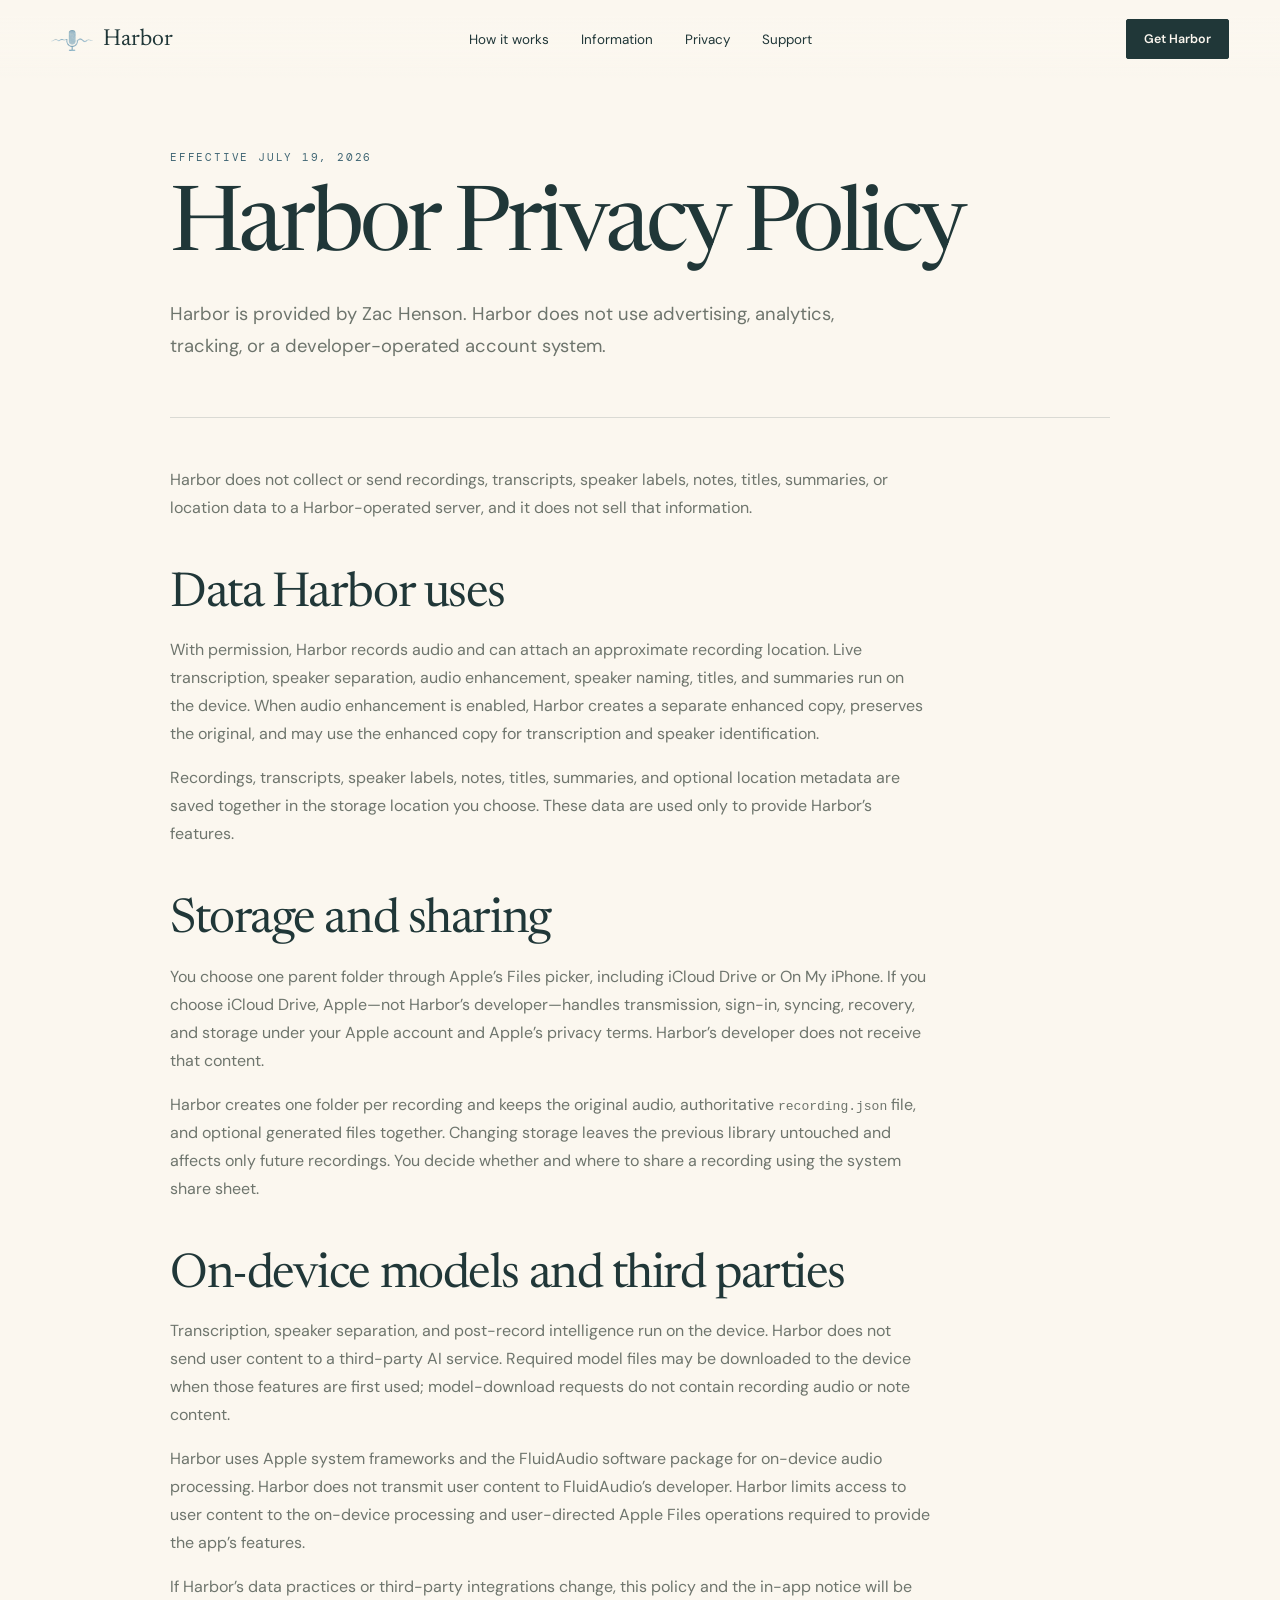
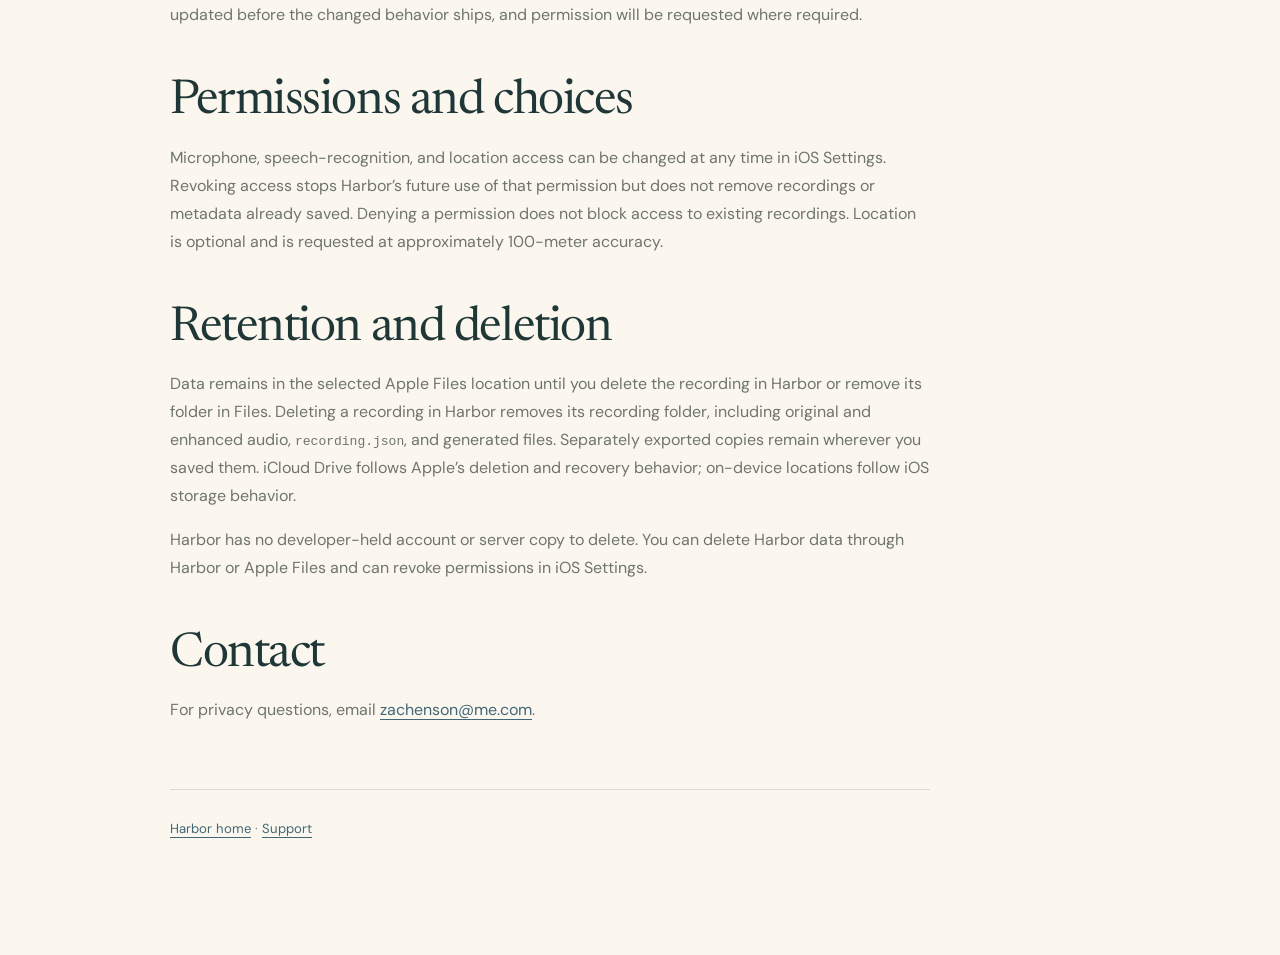
==== privacy.html @ e7d31768 "Release Harbor 1.0 RC 21" ====
<!doctype html>
<html lang="en">
<head>
  <meta charset="utf-8">
  <meta name="viewport" content="width=device-width, initial-scale=1">
  <meta name="theme-color" content="#fbf7ef">
  <meta name="description" content="Harbor Privacy Policy: how Harbor processes and stores recordings and notes on your iPhone.">
  <title>Privacy Policy — Harbor</title>
  <link rel="icon" href="assets/app-icon.png">
  <link rel="stylesheet" href="styles.css">
</head>
<body>
  <a class="skip-link" href="#policy">Skip to the policy</a>
  <header class="site-header">
    <a class="brand" href="index.html" aria-label="Harbor home"><img src="assets/app-icon.png" alt="" width="42" height="42"><span>Harbor</span></a>
    <nav aria-label="Primary"><a href="index.html#how-it-works">How it works</a><a href="index.html#information">Information</a><a href="privacy.html" aria-current="page">Privacy</a><a href="support.html">Support</a></nav>
    <a class="button button-small" href="support.html#availability">Get Harbor</a>
  </header>

  <main class="info-page" id="policy">
    <header class="info-page-header">
      <p class="eyebrow">Effective July 19, 2026</p>
      <h1>Harbor Privacy Policy</h1>
      <p class="lead">Harbor is provided by Zac Henson. Harbor does not use advertising, analytics, tracking, or a developer-operated account system.</p>
    </header>

    <article class="info-page-content">
      <p>Harbor does not collect or send recordings, transcripts, speaker labels, notes, titles, summaries, or location data to a Harbor-operated server, and it does not sell that information.</p>

      <h2>Data Harbor uses</h2>
      <p>With permission, Harbor records audio and can attach an approximate recording location. Live transcription, speaker separation, audio enhancement, speaker naming, titles, and summaries run on the device. When audio enhancement is enabled, Harbor creates a separate enhanced copy, preserves the original, and may use the enhanced copy for transcription and speaker identification.</p>
      <p>Recordings, transcripts, speaker labels, notes, titles, summaries, and optional location metadata are saved together in the storage location you choose. These data are used only to provide Harbor’s features.</p>

      <h2>Storage and sharing</h2>
      <p>You choose one parent folder through Apple’s Files picker, including iCloud Drive or On My iPhone. If you choose iCloud Drive, Apple—not Harbor’s developer—handles transmission, sign-in, syncing, recovery, and storage under your Apple account and Apple’s privacy terms. Harbor’s developer does not receive that content.</p>
      <p>Harbor creates one folder per recording and keeps the original audio, authoritative <code>recording.json</code> file, and optional generated files together. Changing storage leaves the previous library untouched and affects only future recordings. You decide whether and where to share a recording using the system share sheet.</p>

      <h2>On-device models and third parties</h2>
      <p>Transcription, speaker separation, and post-record intelligence run on the device. Harbor does not send user content to a third-party AI service. Required model files may be downloaded to the device when those features are first used; model-download requests do not contain recording audio or note content.</p>
      <p>Harbor uses Apple system frameworks and the FluidAudio software package for on-device audio processing. Harbor does not transmit user content to FluidAudio’s developer. Harbor limits access to user content to the on-device processing and user-directed Apple Files operations required to provide the app’s features.</p>
      <p>If Harbor’s data practices or third-party integrations change, this policy and the in-app notice will be updated before the changed behavior ships, and permission will be requested where required.</p>

      <h2>Permissions and choices</h2>
      <p>Microphone, speech-recognition, and location access can be changed at any time in iOS Settings. Revoking access stops Harbor’s future use of that permission but does not remove recordings or metadata already saved. Denying a permission does not block access to existing recordings. Location is optional and is requested at approximately 100-meter accuracy.</p>

      <h2>Retention and deletion</h2>
      <p>Data remains in the selected Apple Files location until you delete the recording in Harbor or remove its folder in Files. Deleting a recording in Harbor removes its recording folder, including original and enhanced audio, <code>recording.json</code>, and generated files. Separately exported copies remain wherever you saved them. iCloud Drive follows Apple’s deletion and recovery behavior; on-device locations follow iOS storage behavior.</p>
      <p>Harbor has no developer-held account or server copy to delete. You can delete Harbor data through Harbor or Apple Files and can revoke permissions in iOS Settings.</p>

      <h2>Contact</h2>
      <p>For privacy questions, email <a href="mailto:zachenson@me.com">zachenson@me.com</a>.</p>
      <p class="info-page-footer"><a href="index.html">Harbor home</a> · <a href="support.html">Support</a></p>
    </article>
  </main>
</body>
</html>
---- styles.css ----
@import url('https://fonts.googleapis.com/css2?family=DM+Mono:wght@300;400;500&family=DM+Sans:opsz,wght@9..40,400;9..40,500;9..40,600&family=Newsreader:opsz,wght@6..72,400;6..72,500&display=swap');

:root {
  --paper: #fbf7ef;
  --paper-deep: #efe8db;
  --ink: #203738;
  --muted: #6e756d;
  --blue: #7fa6b4;
  --blue-deep: #416775;
  --sage: #a4ad93;
  --sand: #d9c9ad;
  --coral: #d98f73;
  --line: rgba(32, 55, 56, .15);
  --serif: "Newsreader", Georgia, serif;
  --sans: "DM Sans", -apple-system, sans-serif;
  --mono: "DM Mono", ui-monospace, monospace;
}

* { box-sizing: border-box; }
html { scroll-behavior: smooth; }
html.no-smooth { scroll-behavior: auto; }
body { margin: 0; overflow-x: hidden; background: var(--paper); color: var(--ink); font-family: var(--sans); }
a { color: inherit; }
img { display: block; max-width: 100%; }
.skip-link { position: fixed; left: 1rem; top: -5rem; z-index: 100; background: var(--ink); color: white; padding: .75rem 1rem; }
.skip-link:focus { top: 1rem; }

.site-header { position: fixed; z-index: 30; inset: 0 0 auto; height: 78px; display: grid; grid-template-columns: 1fr auto 1fr; align-items: center; padding: 0 clamp(20px, 4vw, 64px); background: linear-gradient(var(--paper) 20%, rgba(251,247,239,.88) 70%, transparent); }
.brand { display: inline-flex; align-items: center; gap: 10px; text-decoration: none; font-family: var(--serif); font-size: 1.45rem; width: fit-content; }
.brand img { border-radius: 9px; }
nav { display: flex; gap: 2rem; font-size: .84rem; }
nav a, footer a { text-decoration: none; }
nav a:hover, footer a:hover, .text-link:hover { color: var(--blue-deep); }
.site-header > .button { justify-self: end; }

.button { display: inline-flex; justify-content: center; align-items: center; min-height: 50px; padding: 0 22px; border: 1px solid var(--ink); border-radius: 2px; background: var(--ink); color: var(--paper); text-decoration: none; font-weight: 600; font-size: .88rem; transition: transform .2s, background .2s; }
.button:hover { transform: translateY(-2px); background: var(--blue-deep); }
.button-small { min-height: 40px; padding-inline: 17px; font-size: .78rem; }
.text-link { font-size: .86rem; font-weight: 600; text-underline-offset: 5px; }
.actions { display: flex; align-items: center; gap: 24px; margin-top: 28px; }
.mobile-break { display: none; }

.scroll-story { position: relative; height: 600vh; }
.story-stage { position: sticky; top: 0; height: 100vh; min-height: 640px; overflow: hidden; background: var(--paper); }
.story-art { position: absolute; inset: 0; }
.scene-video { position: absolute; z-index: 1; inset: 0; width: 100%; height: 100%; object-fit: cover; object-position: center; opacity: 0; pointer-events: none; will-change: opacity; }
.scene { position: absolute; inset: 0; width: 100%; height: 100%; object-fit: cover; object-position: center; opacity: 0; transform: scale(1.045) translate3d(1.5%,0,0); transition: none; will-change: opacity, transform; }
.scene.is-active { opacity: 1; }
.paper-haze { position: absolute; z-index: 2; inset: 0; background: linear-gradient(90deg, var(--paper) 0%, rgba(251,247,239,.98) 28%, rgba(251,247,239,.64) 46%, transparent 65%); pointer-events: none; }
.story-copy { position: absolute; z-index: 2; left: clamp(24px, 7vw, 112px); top: 50%; width: min(570px, 44vw); transform: translateY(-48%); }
.story-panel { position: absolute; top: 50%; left: 0; width: 100%; opacity: 0; transform: translateY(calc(-50% + 24px)); pointer-events: none; transition: opacity .16s ease, transform .16s ease; will-change: opacity, transform; }
.story-panel.is-active { opacity: 1; transform: translateY(-50%); pointer-events: auto; }
h1, h2 { margin: 0; font-family: var(--serif); font-weight: 400; letter-spacing: -.045em; line-height: .96; }
h1 { font-size: clamp(4rem, 6.6vw, 7.4rem); }
.story-panel h2 { font-size: clamp(3.2rem, 5vw, 6rem); }
.story-panel > p:not(.eyebrow) { max-width: 520px; margin: 24px 0 0; color: #56615b; font-size: clamp(1rem, 1.35vw, 1.28rem); line-height: 1.55; }
.eyebrow { margin: 0 0 20px; font-family: var(--mono); font-size: .7rem; line-height: 1.4; text-transform: uppercase; letter-spacing: .16em; color: var(--blue-deep); }
.story-progress { position: absolute; z-index: 4; right: 34px; top: 50%; display: grid; gap: 10px; transform: translateY(-50%); }
.story-progress span { width: 3px; height: 22px; background: rgba(32,55,56,.16); transition: height .25s, background .25s; }
.story-progress span.is-active { height: 46px; background: var(--ink); }
.scroll-cue { position: absolute; z-index: 4; left: clamp(24px, 7vw, 112px); bottom: 24px; margin: 0; font-family: var(--mono); font-size: .64rem; text-transform: uppercase; letter-spacing: .14em; transition: opacity .3s; }
.scroll-cue span { margin-left: 8px; }

.proof { width: min(1240px, calc(100% - 48px)); margin-inline: auto; }
.intro { padding: 150px 0 140px; text-align: center; }
.intro h2, .market h2, .file-proof h2, .second-brain h2, .privacy h2, .faq h2, .final-cta h2 { font-size: clamp(3rem, 5.7vw, 6.7rem); }
.lead { max-width: 760px; margin: 32px auto 0; color: var(--muted); font-size: 1.15rem; line-height: 1.75; }

.product-proof { display: grid; grid-template-columns: .95fr 1.05fr; gap: clamp(60px, 10vw, 150px); align-items: center; padding: 40px 0 170px; }
.phone-wrap { position: relative; padding: 30px 12%; }
.phone { position: relative; z-index: 2; max-width: 380px; margin: auto; padding: 10px; border: 2px solid var(--ink); border-radius: 54px; background: #171c1b; box-shadow: 0 40px 90px rgba(32,55,56,.18), 0 8px 20px rgba(32,55,56,.12); overflow: hidden; }
.phone img { border-radius: 43px; }
.phone-note { position: absolute; z-index: 3; padding: 11px 15px; border: 1px solid var(--line); background: rgba(251,247,239,.92); box-shadow: 0 8px 30px rgba(32,55,56,.08); font-family: var(--mono); font-size: .65rem; text-transform: uppercase; letter-spacing: .1em; }
.note-one { left: 0; top: 24%; }
.note-two { right: 0; bottom: 28%; }
.product-copy h2 { font-size: clamp(3.2rem, 5vw, 5.8rem); }
.process-list { list-style: none; margin: 48px 0 0; padding: 0; border-top: 1px solid var(--line); }
.process-list li { display: grid; grid-template-columns: 48px 1fr; gap: 16px; padding: 18px 0; border-bottom: 1px solid var(--line); }
.process-list li > span { padding-top: 4px; font-family: var(--mono); font-size: .68rem; color: var(--blue-deep); }
.process-list h3 { margin: 0 0 4px; font-family: var(--serif); font-size: 1.45rem; font-weight: 500; }
.process-list p { margin: 0; color: var(--muted); line-height: 1.55; }

.file-proof { display: grid; grid-template-columns: .9fr 1.1fr; gap: clamp(50px, 9vw, 130px); align-items: center; padding: 150px 0; border-top: 1px solid var(--line); }
.file-copy > p:not(.eyebrow) { color: var(--muted); line-height: 1.7; max-width: 560px; }
.format-row { display: flex; flex-wrap: wrap; gap: 8px; margin-top: 30px; }
.format-row span { border: 1px solid var(--line); padding: 8px 11px; font-family: var(--mono); font-size: .62rem; letter-spacing: .08em; }
.folder-card { position: relative; margin-top: 28px; padding: 54px 36px 28px; background: #e9ddca; border: 1px solid rgba(32,55,56,.12); border-radius: 4px 22px 22px 22px; box-shadow: 0 24px 70px rgba(32,55,56,.12); transform: rotate(1deg); }
.folder-tab { position: absolute; left: -1px; top: -29px; width: 48%; height: 30px; padding: 8px 20px 0; background: #e9ddca; border: 1px solid rgba(32,55,56,.12); border-bottom: 0; border-radius: 18px 18px 0 0; font-family: var(--mono); font-size: .64rem; }
.folder-card ul { list-style: none; margin: 0; padding: 0; }
.folder-card li { display: grid; grid-template-columns: 42px 1fr auto; align-items: center; gap: 13px; padding: 17px 0; border-bottom: 1px solid rgba(32,55,56,.12); }
.folder-card li:last-child { border: 0; }
.folder-card em { color: var(--muted); font-size: .72rem; font-style: normal; }
.file-icon { display: grid; place-items: center; width: 34px; height: 40px; border-radius: 2px; background: var(--paper); font-family: var(--mono); font-size: .55rem; box-shadow: 2px 3px 0 rgba(32,55,56,.12); }
.file-icon.audio { background: var(--blue); color: white; font-size: 1rem; }
.file-icon.md { background: var(--ink); color: white; }
.file-icon.data { background: var(--sage); }

.source-note { margin: 36px 0 0; color: var(--muted); font-size: .72rem; line-height: 1.55; }
.source-note a { text-underline-offset: 3px; }

.knowledge-section { padding: 160px max(24px, calc((100vw - 1240px)/2)); background: #f6f0e5; }
.knowledge-heading { max-width: 900px; }
.knowledge-heading h2, .comparison-heading h2 { font-size: clamp(3rem, 5.7vw, 6.7rem); }
.knowledge-heading > p:last-child, .comparison-heading > p:last-child { max-width: 660px; margin: 28px 0 0; color: var(--muted); font-size: 1.05rem; line-height: 1.7; }
.knowledge-map { display: grid; grid-template-columns: .65fr auto 1.25fr .35fr 1fr; align-items: center; gap: clamp(18px, 3vw, 46px); margin-top: 90px; }
.voice-source { display: grid; justify-items: center; gap: 24px; }
.voice-mic { position: relative; width: 62px; height: 90px; border: 3px solid var(--ink); border-radius: 30px; background: var(--sage); box-shadow: inset 0 0 0 8px #f6f0e5; }
.voice-mic::before { content: ""; position: absolute; left: 50%; bottom: -21px; width: 3px; height: 20px; background: var(--ink); transform: translateX(-50%); }
.voice-mic::after { content: ""; position: absolute; left: 50%; bottom: -24px; width: 54px; height: 29px; border: 3px solid var(--ink); border-top: 0; border-radius: 0 0 30px 30px; transform: translateX(-50%); }
.voice-wave { height: 42px; display: flex; align-items: center; gap: 5px; }
.voice-wave i { display: block; width: 3px; height: 12px; background: var(--blue-deep); }
.voice-wave i:nth-child(2), .voice-wave i:nth-child(6) { height: 24px; }
.voice-wave i:nth-child(3), .voice-wave i:nth-child(5) { height: 36px; }
.voice-wave i:nth-child(4) { height: 42px; }
.knowledge-arrow { color: var(--blue-deep); font-family: var(--serif); font-size: 2.4rem; }
.harbor-folder { position: relative; padding: 52px 28px 25px; background: #e7d7bc; border: 1px solid rgba(32,55,56,.16); border-radius: 3px 18px 18px 18px; box-shadow: 0 20px 50px rgba(32,55,56,.12); transform: rotate(.5deg); }
.folder-label { position: absolute; left: -1px; top: -27px; width: 46%; height: 29px; padding: 7px 18px 0; background: #e7d7bc; border: 1px solid rgba(32,55,56,.16); border-bottom: 0; border-radius: 16px 16px 0 0; font-family: var(--serif); font-size: 1rem; }
.harbor-folder ul { list-style: none; margin: 0; padding: 0 12px; background: rgba(251,247,239,.82); box-shadow: 2px 3px 0 rgba(32,55,56,.08); }
.harbor-folder li { display: grid; grid-template-columns: 36px 1fr; align-items: center; gap: 11px; min-height: 56px; border-bottom: 1px solid var(--line); }
.harbor-folder li:last-child { border: 0; }
.harbor-folder b { font-family: var(--mono); font-size: .71rem; font-weight: 400; }
.file-mark { display: grid; place-items: center; width: 28px; height: 34px; background: var(--ink); color: white; font-family: var(--mono); font-size: .48rem; box-shadow: 2px 2px 0 rgba(32,55,56,.13); }
.file-mark.audio { background: var(--blue); font-size: .9rem; }
.file-mark.json { background: var(--sage); color: var(--ink); }
.harbor-folder small { display: block; margin-top: 18px; text-align: center; color: var(--muted); font-family: var(--mono); font-size: .57rem; }
.knowledge-branches { display: grid; gap: 39px; }
.knowledge-branches span { position: relative; display: block; width: 100%; height: 1px; background: var(--blue-deep); }
.knowledge-branches span::after { content: ""; position: absolute; right: 0; top: -4px; width: 7px; height: 7px; border-top: 1px solid var(--blue-deep); border-right: 1px solid var(--blue-deep); transform: rotate(45deg); }
.knowledge-tools { display: grid; }
.knowledge-tools article { display: grid; grid-template-columns: 48px 1fr; align-items: center; gap: 18px; min-height: 91px; border-bottom: 1px solid rgba(32,55,56,.25); }
.knowledge-tools article:last-child { border: 0; }
.tool-mark { display: grid; place-items: center; width: 46px; height: 52px; border: 1px solid var(--ink); font-family: var(--serif); font-size: 1.25rem; box-shadow: 2px 3px 0 rgba(32,55,56,.1); }
.tool-mark.obsidian { color: #70549a; }
.tool-mark.notion { color: var(--ink); }
.tool-mark.bear { color: var(--coral); }
.tool-mark.craft { color: #4f78b2; }
.knowledge-tools h3 { margin: 0; font-family: var(--serif); font-size: 1.7rem; font-weight: 400; }
.knowledge-tools p { margin: 4px 0 0; color: var(--blue-deep); font-family: var(--mono); font-size: .65rem; }
.knowledge-opportunities { display: grid; grid-template-columns: repeat(3, 1fr); margin-top: 90px; border-top: 1px solid rgba(32,55,56,.3); border-bottom: 1px solid rgba(32,55,56,.3); }
.knowledge-opportunities article { display: grid; grid-template-columns: 78px 1fr; gap: 20px; min-height: 230px; padding: 38px 28px; border-right: 1px solid rgba(32,55,56,.3); }
.knowledge-opportunities article:last-child { border: 0; }
.knowledge-opportunities article > span { display: grid; place-items: center; width: 64px; height: 64px; border: 1px solid var(--sage); border-radius: 50%; color: var(--blue-deep); font-family: var(--serif); font-size: 1.8rem; }
.knowledge-opportunities h3 { margin: 0; font-family: var(--serif); font-size: 2rem; font-weight: 400; }
.knowledge-opportunities p { margin: 12px 0 24px; color: var(--muted); font-size: .88rem; line-height: 1.55; }
.knowledge-opportunities small { color: var(--blue-deep); font-family: var(--mono); font-size: .62rem; }
.knowledge-source { max-width: 900px; }

.comparison-section { padding: 160px max(24px, calc((100vw - 1360px)/2)); background: var(--paper); }
.comparison-heading { max-width: 1020px; margin-left: max(0px, calc((100% - 1240px)/2)); }
.capture-models { display: grid; grid-template-columns: .42fr repeat(3, 1fr); align-items: stretch; margin-top: 80px; border-top: 1px solid var(--line); border-bottom: 1px solid var(--line); }
.capture-label { margin: 0; padding: 34px 24px; color: var(--blue-deep); font-family: var(--mono); font-size: .67rem; font-weight: 500; text-transform: uppercase; letter-spacing: .12em; }
.capture-models article { display: grid; grid-template-columns: 96px 1fr; align-items: center; gap: 20px; min-height: 190px; padding: 25px; border-left: 1px solid var(--line); }
.capture-models article.is-harbor { background: #f4e9d9; }
.capture-models h3 { margin: 0 0 5px; font-family: var(--serif); font-size: 2rem; font-weight: 400; }
.capture-models b { font-size: .78rem; }
.capture-models p { margin: 8px 0 0; color: var(--muted); font-size: .76rem; line-height: 1.45; }
.capture-visual { width: 96px; height: 96px; display: flex; align-items: center; justify-content: center; color: var(--ink); }
.phone-shape::before, .device-shape { content: ""; display: block; width: 42px; height: 76px; border: 2px solid currentColor; border-radius: 9px; background: rgba(255,255,255,.34); }
.phone-shape { position: relative; }
.phone-shape span { position: absolute; top: 16px; width: 15px; height: 2px; border-radius: 2px; background: currentColor; }
.device-cloud { gap: 8px; }
.device-cloud i { font-style: normal; }
.device-shape { position: relative; width: 32px; height: 67px; border-radius: 6px; }
.pocket-device { border-radius: 9px; }
.cloud-shape { position: relative; width: 42px; height: 23px; border: 2px solid currentColor; border-radius: 18px; }
.cloud-shape::before { content: ""; position: absolute; left: 8px; top: -12px; width: 22px; height: 22px; border: 2px solid currentColor; border-bottom: 0; border-radius: 50% 50% 0 0; background: var(--paper); }
.is-harbor .phone-shape { color: var(--coral); }
.comparison-table-wrap { overflow-x: auto; margin-top: 42px; border: 1px solid rgba(32,55,56,.28); }
.table-scroll-cue { display: none; }
.comparison-table { width: 100%; min-width: 940px; border-collapse: collapse; table-layout: fixed; }
.comparison-table th, .comparison-table td { padding: 23px 25px; border-right: 1px solid rgba(32,55,56,.22); border-bottom: 1px solid rgba(32,55,56,.22); text-align: center; vertical-align: middle; }
.comparison-table tr > *:last-child { border-right: 0; }
.comparison-table tbody tr:last-child > * { border-bottom: 0; }
.comparison-table thead th { background: var(--ink); color: var(--paper); font-family: var(--mono); font-size: .69rem; text-transform: uppercase; letter-spacing: .12em; }
.comparison-table thead th:first-child { width: 22%; text-align: left; }
.comparison-table thead .harbor-column { background: var(--coral); color: var(--ink); }
.comparison-table tbody th { text-align: left; font-size: .82rem; }
.comparison-table td { color: #445453; font-size: .82rem; line-height: 1.45; }
.comparison-table td.harbor-column { background: #f4e9d9; color: var(--ink); box-shadow: inset 3px 0 var(--coral), inset -3px 0 var(--coral); }
.comparison-table strong { font-weight: 600; }
.comparison-table sup { margin-left: 2px; font-family: var(--mono); font-size: .7em; }
.comparison-table sup a { color: var(--coral); text-underline-offset: 2px; }
.table-mark { display: block; margin-bottom: 5px; font-family: var(--serif); font-size: 1.25rem; }
.table-mark.yes { color: #688069; }
.table-mark.no { color: var(--coral); }
.comparison-footnote { max-width: 920px; margin: 24px auto 0; color: var(--muted); font-size: .75rem; line-height: 1.6; }
.comparison-footnote b { color: var(--ink); font-weight: 600; }
.comparison-footnote a { color: var(--blue-deep); text-underline-offset: 3px; }
.comparison-conclusion { margin: 38px auto 0; text-align: center; font-family: var(--serif); font-size: clamp(1.6rem, 2.2vw, 2.35rem); }
.comparison-source { text-align: center; }

.information-section { padding: 160px max(24px, calc((100vw - 1240px)/2)); background: #f6f0e5; }
.information-heading { max-width: 900px; }
.information-heading h2 { font-size: clamp(3rem, 5.7vw, 6.7rem); }
.information-heading > p:last-child { max-width: 680px; margin: 28px 0 0; color: var(--muted); font-size: 1.05rem; line-height: 1.7; }
.quick-start { display: grid; grid-template-columns: repeat(4, 1fr); margin-top: 80px; border-top: 1px solid rgba(32,55,56,.3); border-bottom: 1px solid rgba(32,55,56,.3); }
.quick-start article { display: grid; grid-template-columns: 38px 1fr; gap: 12px; padding: 30px 22px; border-right: 1px solid rgba(32,55,56,.3); }
.quick-start article:last-child { border-right: 0; }
.quick-start article > span { padding-top: 4px; color: var(--blue-deep); font-family: var(--mono); font-size: .66rem; }
.quick-start h3, .guide-grid h3, .privacy-note h3 { margin: 0 0 8px; font-family: var(--serif); font-size: 1.55rem; font-weight: 400; }
.quick-start p, .guide-grid p, .privacy-note p { margin: 0; color: var(--muted); font-size: .86rem; line-height: 1.65; }
.guide-grid { display: grid; grid-template-columns: repeat(3, 1fr); gap: 1px; margin-top: 70px; border: 1px solid var(--line); background: var(--line); }
.guide-grid article { min-height: 230px; padding: 30px; background: var(--paper); }
.guide-grid code, .privacy-note code { font-family: var(--mono); font-size: .82em; }
.guide-reference { display: grid; grid-template-columns: 1fr 1fr; gap: 80px; margin-top: 80px; }
.guide-reference dl { margin: 0; border-top: 1px solid var(--line); }
.guide-reference dl > div { padding: 18px 0; border-bottom: 1px solid var(--line); }
.guide-reference dt { margin-bottom: 5px; font-family: var(--serif); font-size: 1.2rem; }
.guide-reference dd { margin: 0; color: var(--muted); font-size: .82rem; line-height: 1.6; }
.privacy-note { display: grid; grid-template-columns: .45fr 1fr; gap: 60px; margin-top: 80px; padding: 36px; border: 1px solid var(--sage); background: rgba(251,247,239,.6); }

.privacy { display: grid; grid-template-columns: 1fr 1fr; align-items: center; min-height: 700px; padding: 100px max(24px, calc((100vw - 1240px)/2)); background: var(--paper-deep); }
.privacy-mark { display: grid; place-items: center; }
.privacy-mark > span { position: relative; display: block; width: min(360px, 58vw); aspect-ratio: 1; border: 1px solid var(--blue-deep); border-radius: 50% 50% 46% 54% / 54% 45% 55% 46%; box-shadow: inset 0 0 0 32px var(--paper-deep), inset 0 0 0 33px var(--sage); transform: rotate(-8deg); }
.privacy-mark > span::before { content: ""; position: absolute; inset: 28%; border: 2px solid var(--ink); border-radius: 50% 48% 52% 50%; }
.privacy-mark > span::after { content: "yours"; position: absolute; inset: 0; display: grid; place-items: center; transform: rotate(8deg); font-family: var(--serif); font-size: 3rem; }
.privacy > div:last-child > p:not(.eyebrow) { max-width: 600px; color: var(--muted); line-height: 1.7; }

.faq { display: grid; grid-template-columns: .7fr 1.3fr; gap: 100px; padding: 150px 0; }
.questions { border-top: 1px solid var(--line); }
details { border-bottom: 1px solid var(--line); }
summary { display: flex; justify-content: space-between; gap: 20px; padding: 24px 0; cursor: pointer; font-family: var(--serif); font-size: 1.45rem; list-style: none; }
summary::after { content: "+"; color: var(--blue-deep); }
details[open] summary::after { content: "−"; }
details p { margin: -4px 45px 25px 0; color: var(--muted); line-height: 1.65; }

.final-cta { position: relative; min-height: 86vh; display: flex; align-items: center; padding: 100px max(24px, calc((100vw - 1240px)/2)); overflow: hidden; }
.final-cta::after { content: ""; position: absolute; inset: 0; background: linear-gradient(90deg, var(--paper) 3%, rgba(251,247,239,.94) 37%, rgba(251,247,239,.1) 72%); }
.final-cta > img { position: absolute; inset: 0; width: 100%; height: 100%; object-fit: cover; }
.final-cta > div { position: relative; z-index: 2; max-width: 680px; }
.final-cta > div > p:not(.eyebrow) { font-family: var(--serif); font-size: 1.5rem; }
footer { min-height: 120px; display: grid; grid-template-columns: 1fr auto 1fr; align-items: center; gap: 20px; padding: 24px max(24px, calc((100vw - 1240px)/2)); background: var(--ink); color: var(--paper); font-size: .75rem; }
footer p { color: #aeb8b2; }
footer > div { justify-self: end; display: flex; gap: 24px; }

.info-page { min-height: 100vh; padding: 150px max(24px, calc((100vw - 940px)/2)) 100px; }
.info-page-header { padding-bottom: 55px; border-bottom: 1px solid var(--line); }
.info-page-header h1 { max-width: 800px; font-size: clamp(3.5rem, 7vw, 6.8rem); }
.info-page-header .lead { max-width: 720px; margin: 26px 0 0; }
.info-page-content { max-width: 760px; padding-top: 32px; }
.info-page-content h2 { margin: 48px 0 14px; font-size: clamp(2rem, 4vw, 3rem); line-height: 1.05; letter-spacing: -.03em; }
.info-page-content h3 { margin: 30px 0 8px; font-family: var(--serif); font-size: 1.5rem; font-weight: 500; }
.info-page-content p, .info-page-content li { color: var(--muted); line-height: 1.75; }
.info-page-content ul { padding-left: 22px; }
.info-page-content a { color: var(--blue-deep); text-underline-offset: 4px; }
.support-card { margin: 38px 0; padding: 30px; border: 1px solid var(--sage); background: var(--paper-deep); }
.support-card p { margin: 0 0 8px; }
.support-card a { font-family: var(--serif); font-size: clamp(1.65rem, 4vw, 2.6rem); }
.info-page-footer { margin-top: 65px; padding-top: 28px; border-top: 1px solid var(--line); font-size: .82rem; }

@media (max-width: 900px) {
  .site-header { grid-template-columns: 1fr auto; height: 66px; }
  nav { display: none; }
  .scroll-story { height: 540vh; }
  .story-stage { min-height: 580px; }
  .story-art { inset: 42% 0 0; }
  .scene { object-position: 62% center; }
  .scene-video { display: none; }
  .paper-haze { background: linear-gradient(180deg, var(--paper) 2%, rgba(251,247,239,.96) 17%, rgba(251,247,239,.12) 52%, transparent); }
  .story-copy { left: 24px; right: auto; top: 31%; width: calc(100vw - 48px); transform: none; }
  .story-panel { top: 0; transform: translateY(18px); }
  .story-panel.is-active { transform: none; }
  h1 { font-size: clamp(3.35rem, 13vw, 5.2rem); }
  .story-panel h2 { font-size: clamp(2.8rem, 11vw, 4.3rem); }
  .story-panel > p:not(.eyebrow) { font-size: .95rem; line-height: 1.45; margin-top: 15px; max-width: 92%; }
  .story-panel .actions { margin-top: 18px; }
  .story-progress { right: 14px; top: 66%; }
  .scroll-cue { left: 24px; bottom: 16px; }
  .product-proof, .file-proof, .faq { grid-template-columns: 1fr; }
  .product-proof { gap: 60px; }
  .phone { max-width: 330px; }
  .knowledge-map { grid-template-columns: .5fr auto 1fr; }
  .knowledge-branches { display: none; }
  .knowledge-tools { grid-column: 1 / -1; grid-template-columns: 1fr 1fr; margin-top: 25px; border-top: 1px solid rgba(32,55,56,.25); }
  .knowledge-tools article:nth-child(odd) { border-right: 1px solid rgba(32,55,56,.25); }
  .knowledge-tools article:nth-last-child(2) { border-bottom: 0; }
  .knowledge-opportunities article { grid-template-columns: 1fr; }
  .capture-models { grid-template-columns: 1fr 1fr; }
  .capture-label { grid-column: 1 / -1; padding: 24px 0; }
  .capture-models article { border-top: 1px solid var(--line); }
  .capture-models article:last-child { grid-column: 1 / -1; }
  .privacy { grid-template-columns: 1fr; gap: 70px; padding-block: 120px; }
  .quick-start { grid-template-columns: 1fr 1fr; }
  .quick-start article:nth-child(2) { border-right: 0; }
  .quick-start article:nth-child(-n+2) { border-bottom: 1px solid rgba(32,55,56,.3); }
  .guide-grid { grid-template-columns: 1fr 1fr; }
  .guide-reference { gap: 40px; }
}

@media (max-width: 600px) {
  .mobile-break { display: inline; }
  .site-header { grid-template-columns: 1fr; }
  .site-header > .button { display: none; }
  .story-copy { top: 26%; }
  .story-art { inset: 46% -18% 0; }
  .story-panel .actions { align-items: flex-start; flex-direction: column; gap: 14px; }
  .story-panel .button { min-height: 44px; }
  .proof { width: min(100% - 32px, 1240px); }
  .intro { padding-block: 100px; }
  .product-proof { padding-bottom: 110px; }
  .phone-wrap { padding-inline: 5%; }
  .note-one { left: -6px; }
  .note-two { right: -6px; }
  .file-proof { padding-block: 110px; }
  .folder-card { padding: 40px 18px 18px; }
  .folder-card li { grid-template-columns: 38px 1fr; }
  .folder-card em { display: none; }
  .knowledge-section, .comparison-section, .information-section { padding-block: 110px; }
  .knowledge-heading h2 br, .comparison-heading h2 br { display: none; }
  .knowledge-map { grid-template-columns: 1fr; gap: 28px; margin-top: 65px; }
  .voice-source { grid-template-columns: auto 1fr; align-items: center; justify-items: center; padding-bottom: 15px; }
  .knowledge-arrow { justify-self: center; transform: rotate(90deg); }
  .harbor-folder { width: min(100%, 360px); justify-self: center; }
  .knowledge-tools { grid-column: auto; grid-template-columns: 1fr; width: 100%; margin-top: 14px; }
  .knowledge-tools article:nth-child(odd) { border-right: 0; }
  .knowledge-tools article:nth-last-child(2) { border-bottom: 1px solid rgba(32,55,56,.25); }
  .knowledge-opportunities { grid-template-columns: 1fr; margin-top: 70px; }
  .knowledge-opportunities article { min-height: auto; grid-template-columns: 64px 1fr; padding: 30px 12px; border-right: 0; border-bottom: 1px solid rgba(32,55,56,.3); }
  .knowledge-opportunities article:last-child { border-bottom: 0; }
  .capture-models { grid-template-columns: 1fr; margin-top: 60px; }
  .capture-models article, .capture-models article:last-child { grid-column: auto; grid-template-columns: 86px 1fr; border-left: 0; }
  .capture-visual { width: 82px; }
  .comparison-table-wrap { margin-inline: -8px; }
  .table-scroll-cue { display: block; margin: 32px 0 12px; color: var(--blue-deep); font-family: var(--mono); font-size: .63rem; text-transform: uppercase; letter-spacing: .08em; }
  .comparison-table-wrap { margin-top: 0; }
  .comparison-table thead th:first-child, .comparison-table tbody th { position: sticky; left: 0; z-index: 2; background: var(--paper); box-shadow: 1px 0 rgba(32,55,56,.22); }
  .comparison-table thead th:first-child { z-index: 3; background: var(--ink); }
  .comparison-conclusion { text-align: left; }
  .comparison-footnote { margin-top: 20px; }
  .comparison-source { text-align: left; }
  .information-heading h2 br { display: none; }
  .quick-start, .guide-grid, .guide-reference, .privacy-note { grid-template-columns: 1fr; }
  .quick-start article { border-right: 0; border-bottom: 1px solid rgba(32,55,56,.3); }
  .quick-start article:last-child { border-bottom: 0; }
  .guide-reference { gap: 60px; }
  .privacy-note { gap: 12px; padding: 26px 20px; }
  .privacy { min-height: auto; }
  .faq { gap: 60px; padding-block: 110px; }
  .final-cta { min-height: 760px; align-items: flex-start; padding-top: 110px; }
  .final-cta::after { background: linear-gradient(180deg, var(--paper) 10%, rgba(251,247,239,.9) 46%, rgba(251,247,239,.1) 82%); }
  .final-cta > img { object-position: 65% center; }
  footer { grid-template-columns: 1fr auto; }
  footer p { display: none; }
  .info-page { padding-top: 110px; }
  .info-page-header h1 { font-size: clamp(3.2rem, 15vw, 5rem); }
  .support-card { padding: 24px 18px; }
}

@media (prefers-reduced-motion: reduce) {
  html { scroll-behavior: auto; }
  *, *::before, *::after { animation-duration: .01ms !important; transition-duration: .01ms !important; }
  .scroll-story { height: auto; }
  .story-stage { position: relative; height: 100svh; }
}
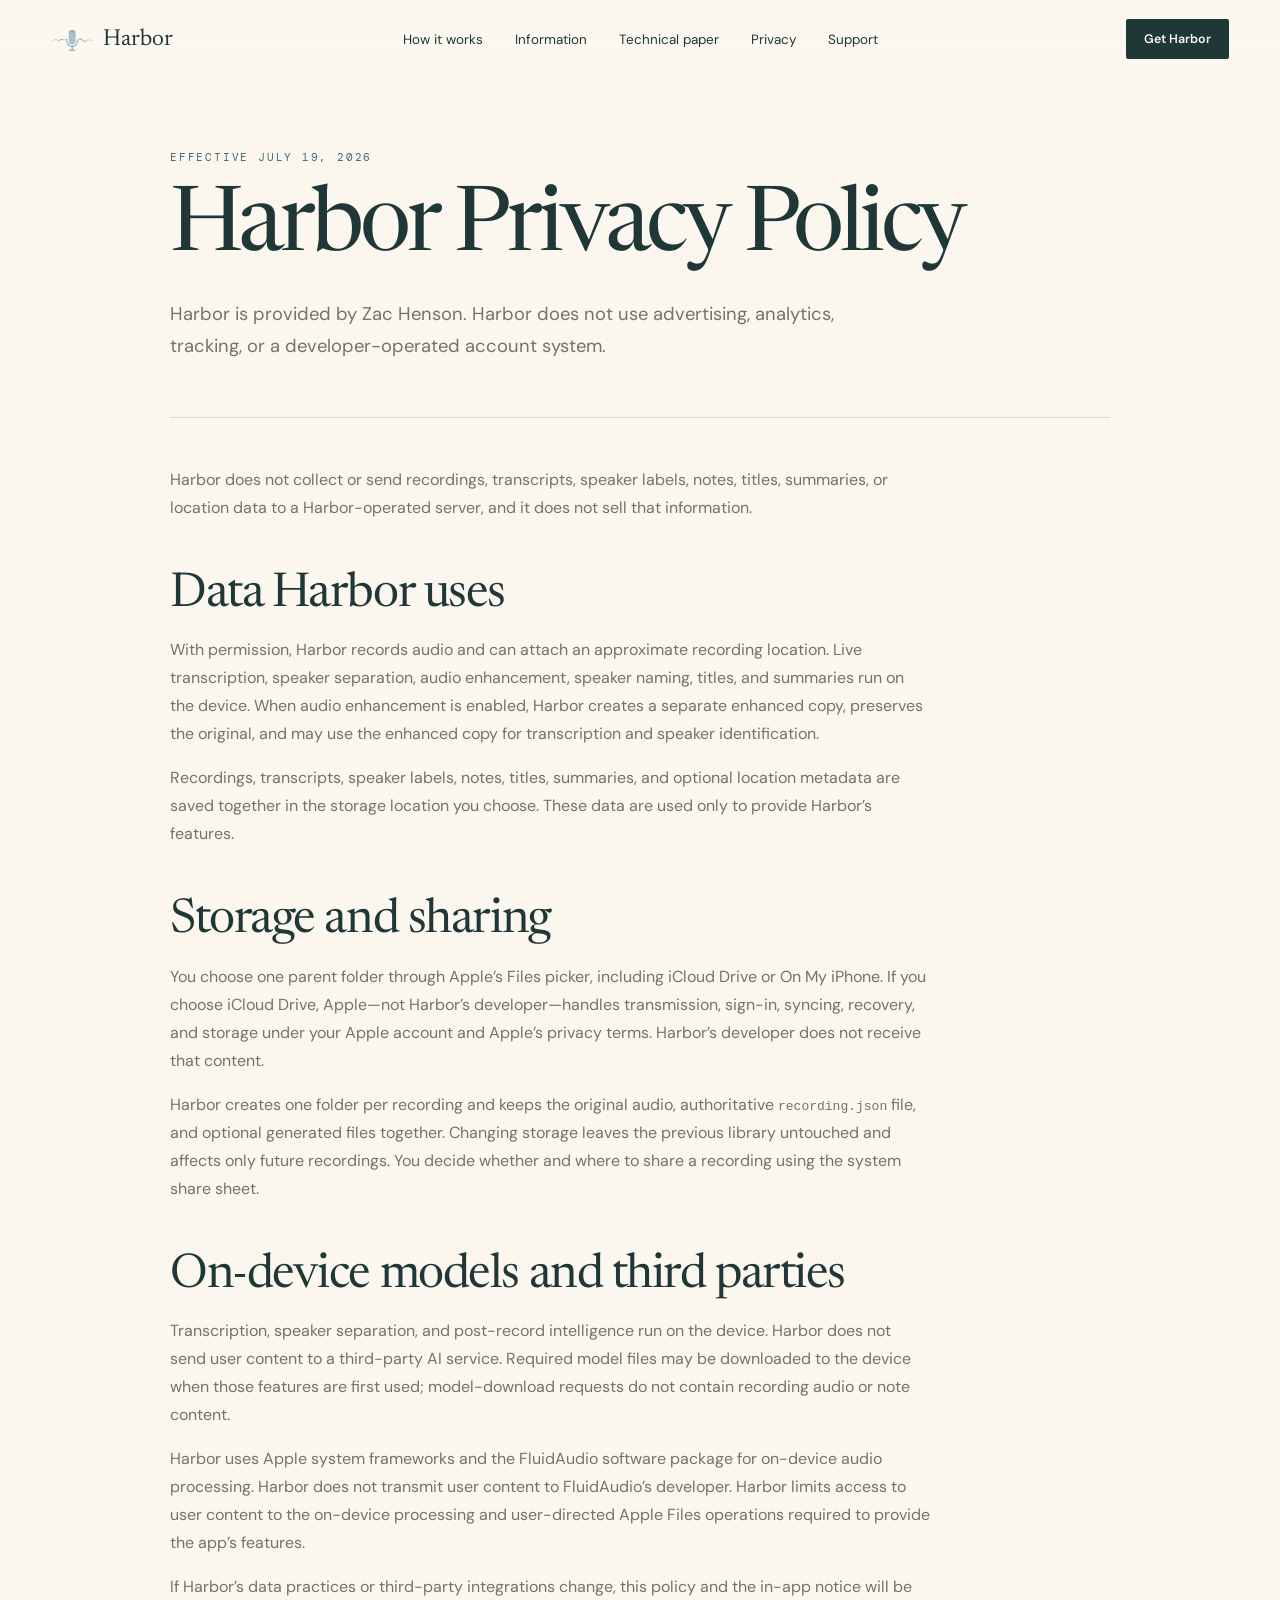
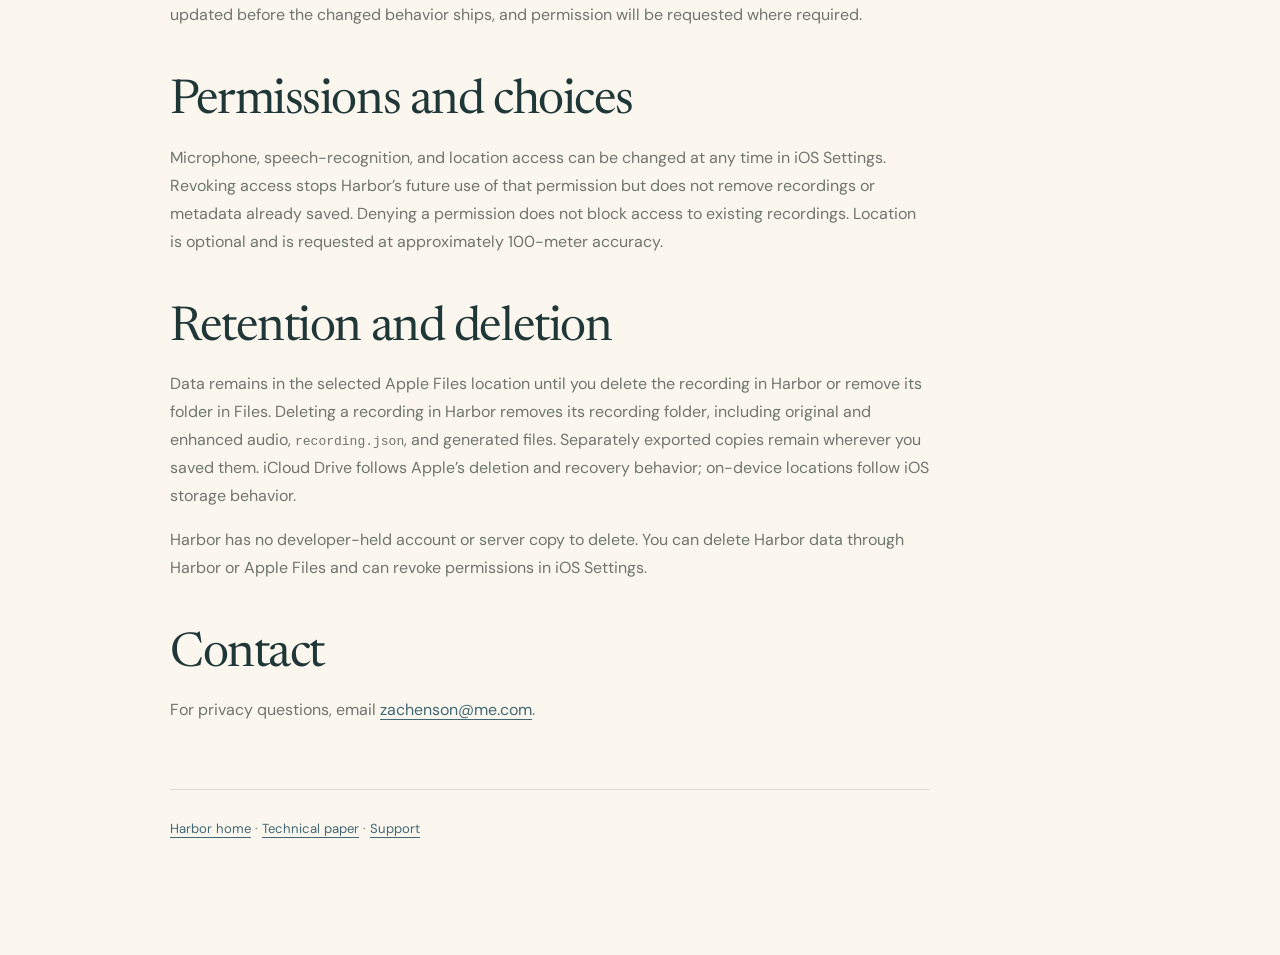
==== commit a188e89c: "Release Harbor iOS 26 build 23" ====
--- a/privacy.html
+++ b/privacy.html
@@ -13,7 +13,7 @@
   <a class="skip-link" href="#policy">Skip to the policy</a>
   <header class="site-header">
     <a class="brand" href="index.html" aria-label="Harbor home"><img src="assets/app-icon.png" alt="" width="42" height="42"><span>Harbor</span></a>
-    <nav aria-label="Primary"><a href="index.html#how-it-works">How it works</a><a href="index.html#information">Information</a><a href="privacy.html" aria-current="page">Privacy</a><a href="support.html">Support</a></nav>
+    <nav aria-label="Primary"><a href="index.html#how-it-works">How it works</a><a href="index.html#information">Information</a><a href="technical-paper.html">Technical paper</a><a href="privacy.html" aria-current="page">Privacy</a><a href="support.html">Support</a></nav>
     <a class="button button-small" href="support.html#availability">Get Harbor</a>
   </header>
 
@@ -49,7 +49,7 @@
 
       <h2>Contact</h2>
       <p>For privacy questions, email <a href="mailto:zachenson@me.com">zachenson@me.com</a>.</p>
-      <p class="info-page-footer"><a href="index.html">Harbor home</a> · <a href="support.html">Support</a></p>
+      <p class="info-page-footer"><a href="index.html">Harbor home</a> · <a href="technical-paper.html">Technical paper</a> · <a href="support.html">Support</a></p>
     </article>
   </main>
 </body>
--- a/styles.css
+++ b/styles.css
@@ -208,6 +208,11 @@
 .guide-reference dt { margin-bottom: 5px; font-family: var(--serif); font-size: 1.2rem; }
 .guide-reference dd { margin: 0; color: var(--muted); font-size: .82rem; line-height: 1.6; }
 .privacy-note { display: grid; grid-template-columns: .45fr 1fr; gap: 60px; margin-top: 80px; padding: 36px; border: 1px solid var(--sage); background: rgba(251,247,239,.6); }
+.paper-invitation { display: grid; grid-template-columns: 1fr auto; align-items: end; gap: 60px; margin-top: 32px; padding: 44px; background: var(--ink); color: var(--paper); }
+.paper-invitation .eyebrow { color: var(--sage); }
+.paper-invitation h3 { margin: 0; font-family: var(--serif); font-size: clamp(2rem, 4vw, 3.5rem); font-weight: 400; }
+.paper-invitation p:not(.eyebrow) { max-width: 720px; margin: 15px 0 0; color: #c5cec8; line-height: 1.7; }
+.paper-invitation .button { white-space: nowrap; background: var(--paper); color: var(--ink); }
 
 .privacy { display: grid; grid-template-columns: 1fr 1fr; align-items: center; min-height: 700px; padding: 100px max(24px, calc((100vw - 1240px)/2)); background: var(--paper-deep); }
 .privacy-mark { display: grid; place-items: center; }
@@ -289,38 +294,44 @@
 
 @media (max-width: 600px) {
   .mobile-break { display: inline; }
-  .site-header { grid-template-columns: 1fr; }
-  .site-header > .button { display: none; }
+  .site-header { grid-template-columns: 1fr auto; padding-inline: 16px; border-bottom: 1px solid rgba(32,55,56,.08); background: rgba(251,247,239,.96); -webkit-backdrop-filter: blur(12px); backdrop-filter: blur(12px); }
+  .site-header .brand { min-height: 44px; gap: 8px; font-size: 1.25rem; }
+  .site-header .brand img { width: 36px; height: 36px; }
+  .site-header > .button { display: inline-flex; min-height: 44px; padding-inline: 14px; font-size: .72rem; }
   .story-copy { top: 26%; }
   .story-art { inset: 46% -18% 0; }
+  .story-panel { transition: none; }
   .story-panel .actions { align-items: flex-start; flex-direction: column; gap: 14px; }
   .story-panel .button { min-height: 44px; }
+  .actions .text-link { display: inline-flex; min-height: 44px; align-items: center; }
+  .story-progress { top: auto; right: 24px; bottom: 43px; left: 24px; display: flex; gap: 6px; transform: none; }
+  .story-progress span, .story-progress span.is-active { width: auto; height: 2px; flex: 1; }
   .proof { width: min(100% - 32px, 1240px); }
-  .intro { padding-block: 100px; }
-  .product-proof { padding-bottom: 110px; }
+  .intro { padding: 80px 0 64px; }
+  .product-proof { gap: 48px; padding-bottom: 64px; }
   .phone-wrap { padding-inline: 5%; }
   .note-one { left: -6px; }
   .note-two { right: -6px; }
-  .file-proof { padding-block: 110px; }
+  .file-proof { padding-block: 64px; }
   .folder-card { padding: 40px 18px 18px; }
   .folder-card li { grid-template-columns: 38px 1fr; }
   .folder-card em { display: none; }
-  .knowledge-section, .comparison-section, .information-section { padding-block: 110px; }
+  .knowledge-section, .comparison-section, .information-section { padding-block: 80px 64px; }
   .knowledge-heading h2 br, .comparison-heading h2 br { display: none; }
-  .knowledge-map { grid-template-columns: 1fr; gap: 28px; margin-top: 65px; }
+  .knowledge-map { grid-template-columns: 1fr; gap: 28px; margin-top: 52px; }
   .voice-source { grid-template-columns: auto 1fr; align-items: center; justify-items: center; padding-bottom: 15px; }
   .knowledge-arrow { justify-self: center; transform: rotate(90deg); }
   .harbor-folder { width: min(100%, 360px); justify-self: center; }
   .knowledge-tools { grid-column: auto; grid-template-columns: 1fr; width: 100%; margin-top: 14px; }
   .knowledge-tools article:nth-child(odd) { border-right: 0; }
   .knowledge-tools article:nth-last-child(2) { border-bottom: 1px solid rgba(32,55,56,.25); }
-  .knowledge-opportunities { grid-template-columns: 1fr; margin-top: 70px; }
+  .knowledge-opportunities { grid-template-columns: 1fr; margin-top: 56px; }
   .knowledge-opportunities article { min-height: auto; grid-template-columns: 64px 1fr; padding: 30px 12px; border-right: 0; border-bottom: 1px solid rgba(32,55,56,.3); }
   .knowledge-opportunities article:last-child { border-bottom: 0; }
-  .capture-models { grid-template-columns: 1fr; margin-top: 60px; }
+  .capture-models { grid-template-columns: 1fr; margin-top: 52px; }
   .capture-models article, .capture-models article:last-child { grid-column: auto; grid-template-columns: 86px 1fr; border-left: 0; }
   .capture-visual { width: 82px; }
-  .comparison-table-wrap { margin-inline: -8px; }
+  .comparison-table-wrap { margin-inline: -8px; overscroll-behavior-inline: contain; }
   .table-scroll-cue { display: block; margin: 32px 0 12px; color: var(--blue-deep); font-family: var(--mono); font-size: .63rem; text-transform: uppercase; letter-spacing: .08em; }
   .comparison-table-wrap { margin-top: 0; }
   .comparison-table thead th:first-child, .comparison-table tbody th { position: sticky; left: 0; z-index: 2; background: var(--paper); box-shadow: 1px 0 rgba(32,55,56,.22); }
@@ -329,21 +340,35 @@
   .comparison-footnote { margin-top: 20px; }
   .comparison-source { text-align: left; }
   .information-heading h2 br { display: none; }
-  .quick-start, .guide-grid, .guide-reference, .privacy-note { grid-template-columns: 1fr; }
+  .quick-start, .guide-grid, .guide-reference, .privacy-note, .paper-invitation { grid-template-columns: 1fr; }
+  .quick-start { margin-top: 56px; }
   .quick-start article { border-right: 0; border-bottom: 1px solid rgba(32,55,56,.3); }
   .quick-start article:last-child { border-bottom: 0; }
-  .guide-reference { gap: 60px; }
-  .privacy-note { gap: 12px; padding: 26px 20px; }
-  .privacy { min-height: auto; }
-  .faq { gap: 60px; padding-block: 110px; }
-  .final-cta { min-height: 760px; align-items: flex-start; padding-top: 110px; }
+  .guide-grid { margin-top: 48px; }
+  .guide-reference { gap: 48px; margin-top: 56px; }
+  .privacy-note { gap: 12px; margin-top: 56px; padding: 26px 20px; }
+  .paper-invitation { gap: 28px; padding: 30px 22px; }
+  .privacy { min-height: auto; gap: 52px; padding-block: 72px; }
+  .faq { gap: 36px; padding-block: 64px; }
+  .final-cta { min-height: 760px; align-items: flex-start; padding-top: 88px; }
   .final-cta::after { background: linear-gradient(180deg, var(--paper) 10%, rgba(251,247,239,.9) 46%, rgba(251,247,239,.1) 82%); }
   .final-cta > img { object-position: 65% center; }
-  footer { grid-template-columns: 1fr auto; }
+  .final-cta .actions { gap: 16px; flex-wrap: nowrap; }
+  .final-cta .button { padding-inline: 18px; white-space: nowrap; }
+  .final-cta .text-link { white-space: nowrap; }
+  footer { min-height: auto; grid-template-columns: 1fr; gap: 24px; padding: 32px 20px 24px; }
   footer p { display: none; }
+  footer > .brand { min-height: 44px; }
+  footer > div { justify-self: stretch; display: grid; grid-template-columns: repeat(2, minmax(0, 1fr)); gap: 0 20px; border-top: 1px solid rgba(251,247,239,.2); }
+  footer > div a { padding: 14px 0; border-bottom: 1px solid rgba(251,247,239,.12); }
   .info-page { padding-top: 110px; }
   .info-page-header h1 { font-size: clamp(3.2rem, 15vw, 5rem); }
   .support-card { padding: 24px 18px; }
+}
+
+@media (max-width: 600px) and (max-height: 700px) {
+  .story-copy { top: 22%; }
+  .story-progress, .scroll-cue { display: none; }
 }
 
 @media (prefers-reduced-motion: reduce) {
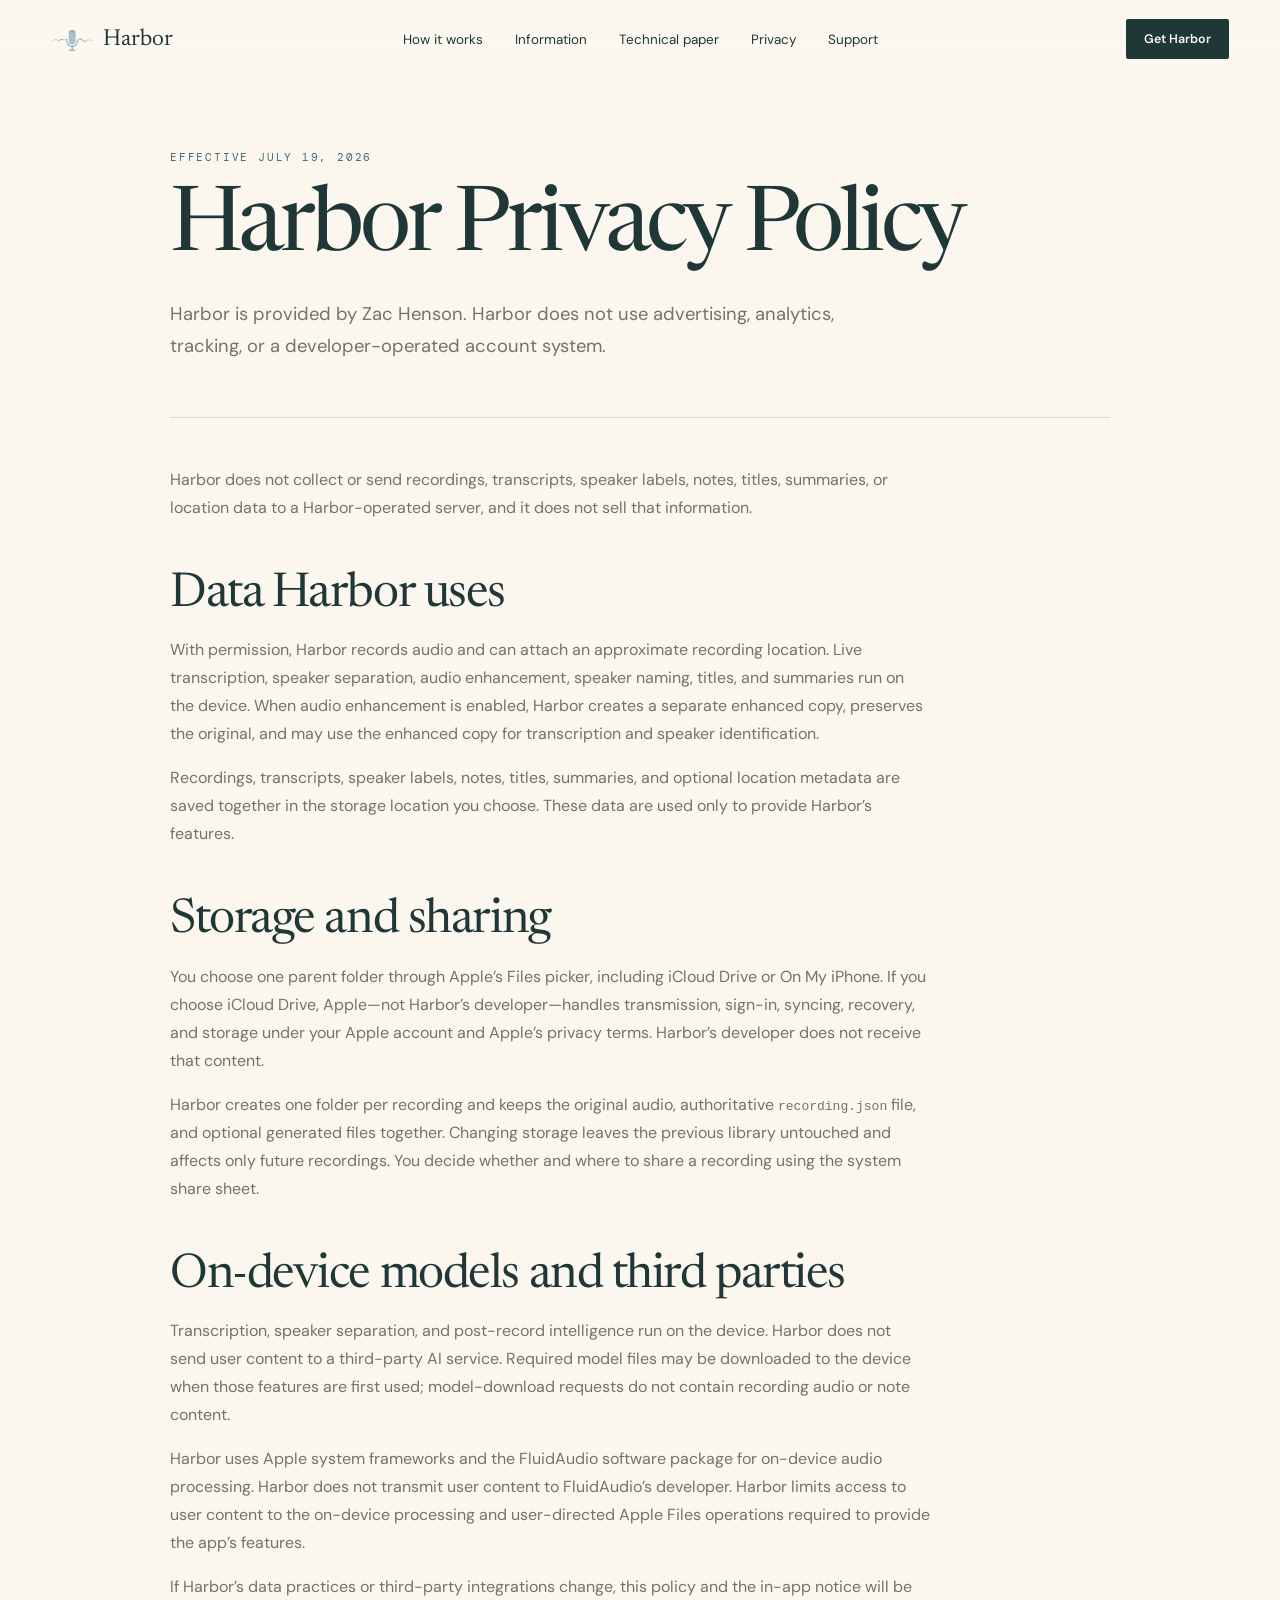
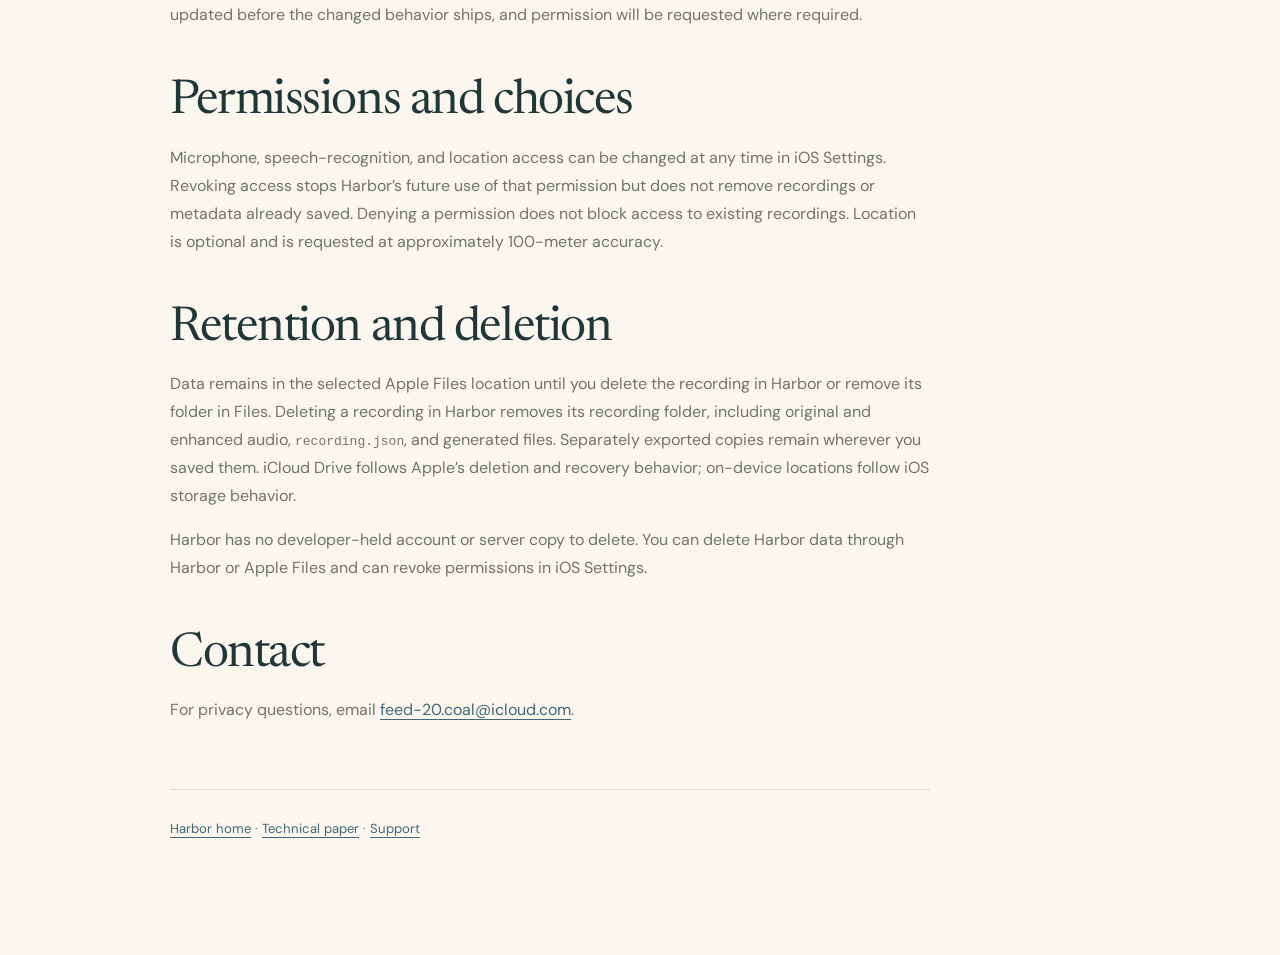
==== commit e972b453: "Update Harbor support email" ====
--- a/privacy.html
+++ b/privacy.html
@@ -48,7 +48,7 @@
       <p>Harbor has no developer-held account or server copy to delete. You can delete Harbor data through Harbor or Apple Files and can revoke permissions in iOS Settings.</p>
 
       <h2>Contact</h2>
-      <p>For privacy questions, email <a href="mailto:zachenson@me.com">zachenson@me.com</a>.</p>
+      <p>For privacy questions, email <a href="mailto:feed-20.coal@icloud.com">feed-20.coal@icloud.com</a>.</p>
       <p class="info-page-footer"><a href="index.html">Harbor home</a> · <a href="technical-paper.html">Technical paper</a> · <a href="support.html">Support</a></p>
     </article>
   </main>
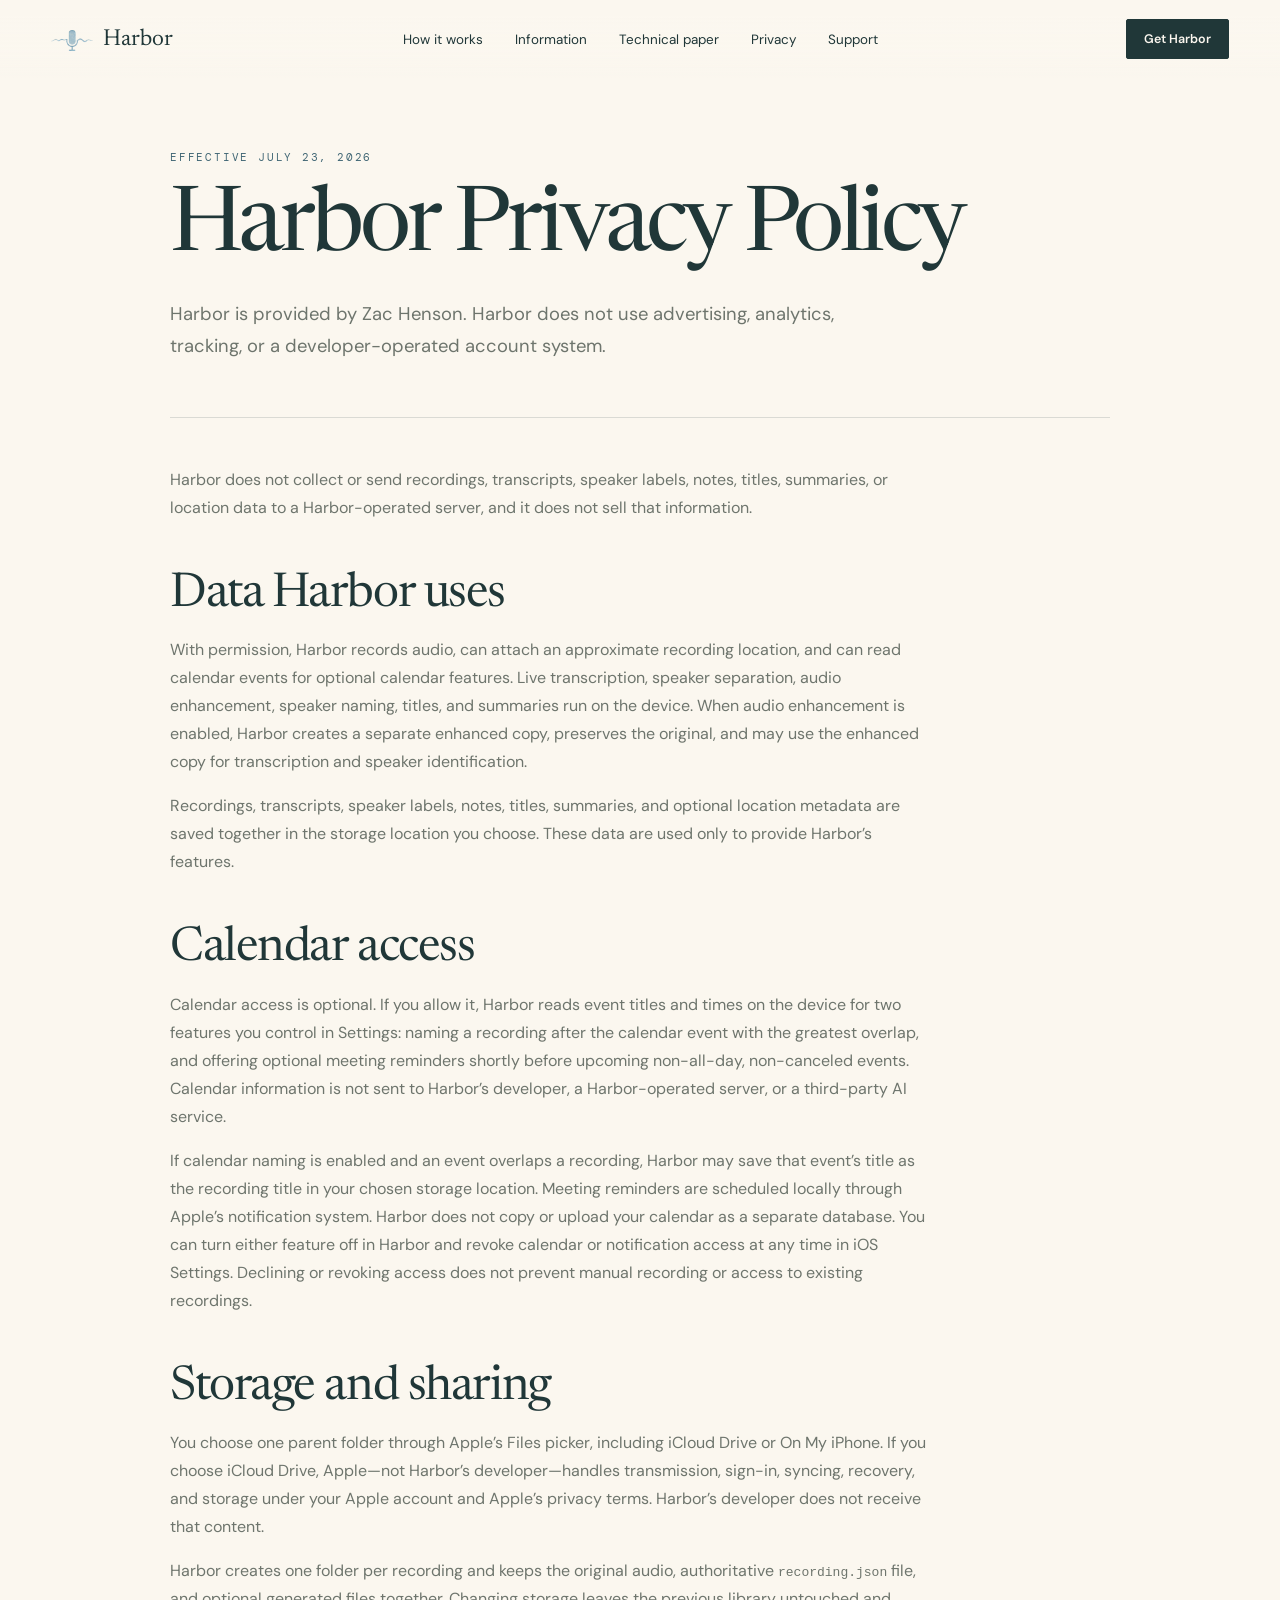
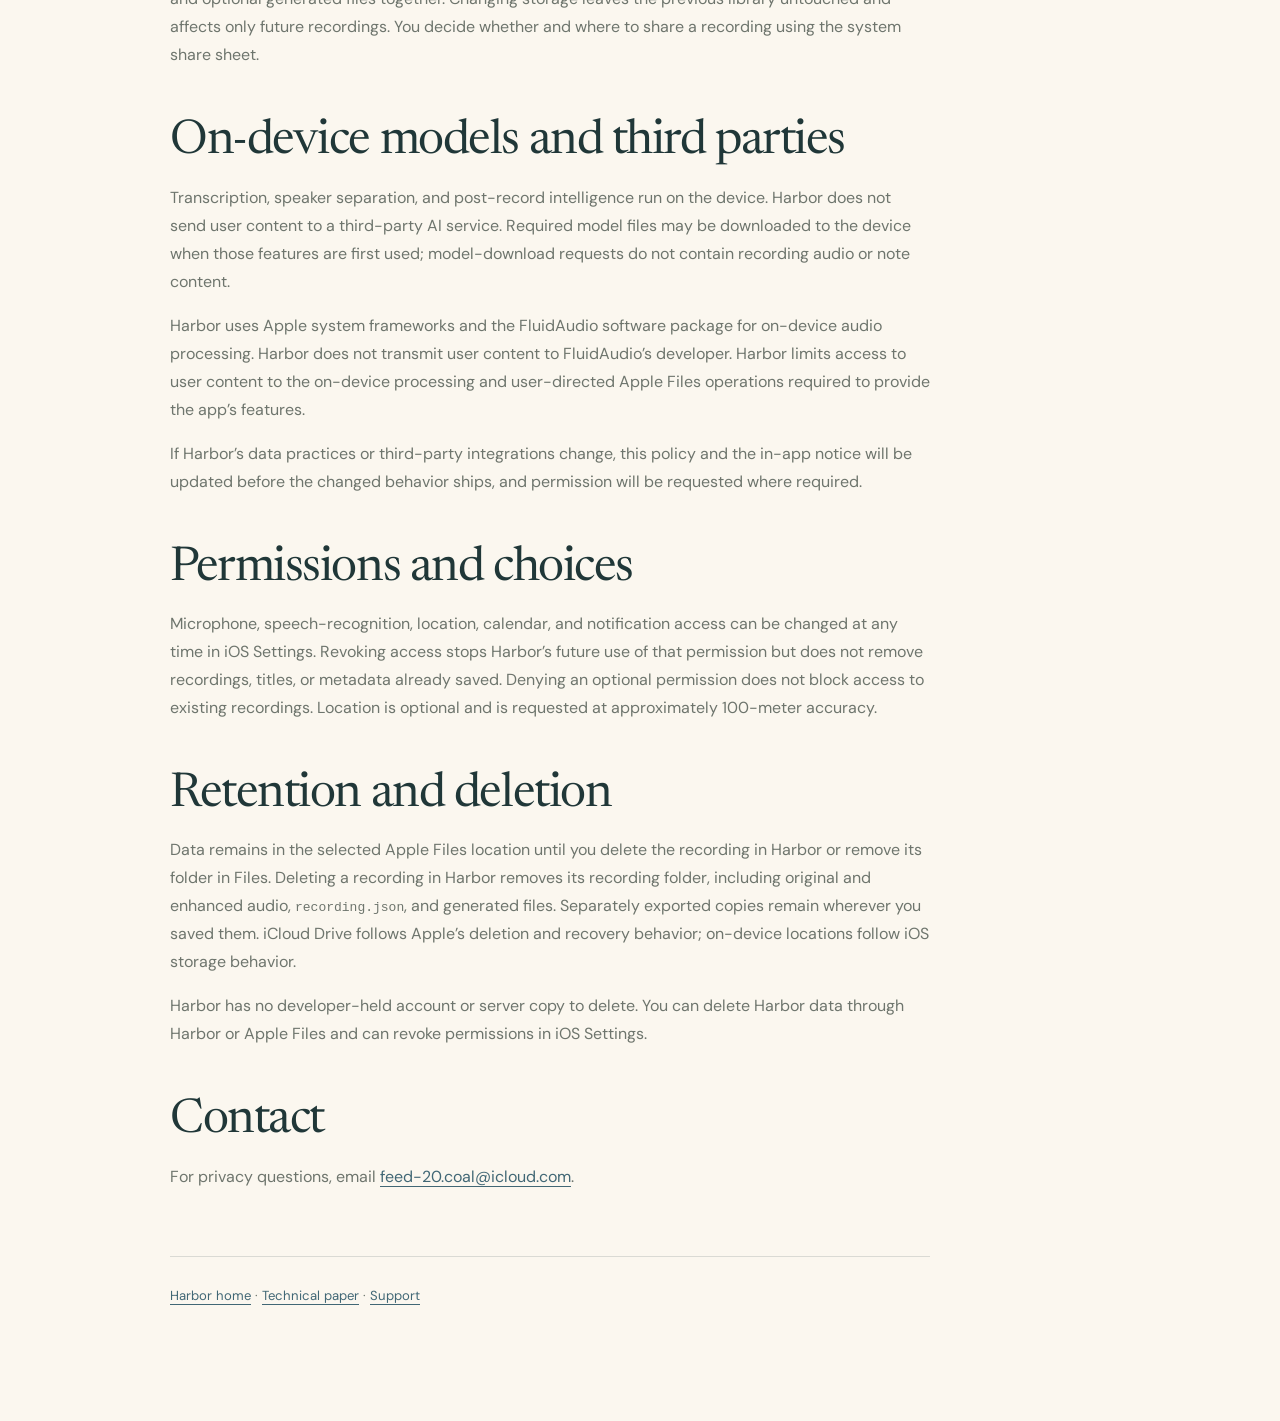
==== commit 328edecb: "Document Harbor calendar privacy" ====
--- a/privacy.html
+++ b/privacy.html
@@ -19,7 +19,7 @@
 
   <main class="info-page" id="policy">
     <header class="info-page-header">
-      <p class="eyebrow">Effective July 19, 2026</p>
+      <p class="eyebrow">Effective July 23, 2026</p>
       <h1>Harbor Privacy Policy</h1>
       <p class="lead">Harbor is provided by Zac Henson. Harbor does not use advertising, analytics, tracking, or a developer-operated account system.</p>
     </header>
@@ -28,8 +28,12 @@
       <p>Harbor does not collect or send recordings, transcripts, speaker labels, notes, titles, summaries, or location data to a Harbor-operated server, and it does not sell that information.</p>
 
       <h2>Data Harbor uses</h2>
-      <p>With permission, Harbor records audio and can attach an approximate recording location. Live transcription, speaker separation, audio enhancement, speaker naming, titles, and summaries run on the device. When audio enhancement is enabled, Harbor creates a separate enhanced copy, preserves the original, and may use the enhanced copy for transcription and speaker identification.</p>
+      <p>With permission, Harbor records audio, can attach an approximate recording location, and can read calendar events for optional calendar features. Live transcription, speaker separation, audio enhancement, speaker naming, titles, and summaries run on the device. When audio enhancement is enabled, Harbor creates a separate enhanced copy, preserves the original, and may use the enhanced copy for transcription and speaker identification.</p>
       <p>Recordings, transcripts, speaker labels, notes, titles, summaries, and optional location metadata are saved together in the storage location you choose. These data are used only to provide Harbor’s features.</p>
+
+      <h2>Calendar access</h2>
+      <p>Calendar access is optional. If you allow it, Harbor reads event titles and times on the device for two features you control in Settings: naming a recording after the calendar event with the greatest overlap, and offering optional meeting reminders shortly before upcoming non-all-day, non-canceled events. Calendar information is not sent to Harbor’s developer, a Harbor-operated server, or a third-party AI service.</p>
+      <p>If calendar naming is enabled and an event overlaps a recording, Harbor may save that event’s title as the recording title in your chosen storage location. Meeting reminders are scheduled locally through Apple’s notification system. Harbor does not copy or upload your calendar as a separate database. You can turn either feature off in Harbor and revoke calendar or notification access at any time in iOS Settings. Declining or revoking access does not prevent manual recording or access to existing recordings.</p>
 
       <h2>Storage and sharing</h2>
       <p>You choose one parent folder through Apple’s Files picker, including iCloud Drive or On My iPhone. If you choose iCloud Drive, Apple—not Harbor’s developer—handles transmission, sign-in, syncing, recovery, and storage under your Apple account and Apple’s privacy terms. Harbor’s developer does not receive that content.</p>
@@ -41,7 +45,7 @@
       <p>If Harbor’s data practices or third-party integrations change, this policy and the in-app notice will be updated before the changed behavior ships, and permission will be requested where required.</p>
 
       <h2>Permissions and choices</h2>
-      <p>Microphone, speech-recognition, and location access can be changed at any time in iOS Settings. Revoking access stops Harbor’s future use of that permission but does not remove recordings or metadata already saved. Denying a permission does not block access to existing recordings. Location is optional and is requested at approximately 100-meter accuracy.</p>
+      <p>Microphone, speech-recognition, location, calendar, and notification access can be changed at any time in iOS Settings. Revoking access stops Harbor’s future use of that permission but does not remove recordings, titles, or metadata already saved. Denying an optional permission does not block access to existing recordings. Location is optional and is requested at approximately 100-meter accuracy.</p>
 
       <h2>Retention and deletion</h2>
       <p>Data remains in the selected Apple Files location until you delete the recording in Harbor or remove its folder in Files. Deleting a recording in Harbor removes its recording folder, including original and enhanced audio, <code>recording.json</code>, and generated files. Separately exported copies remain wherever you saved them. iCloud Drive follows Apple’s deletion and recovery behavior; on-device locations follow iOS storage behavior.</p>
